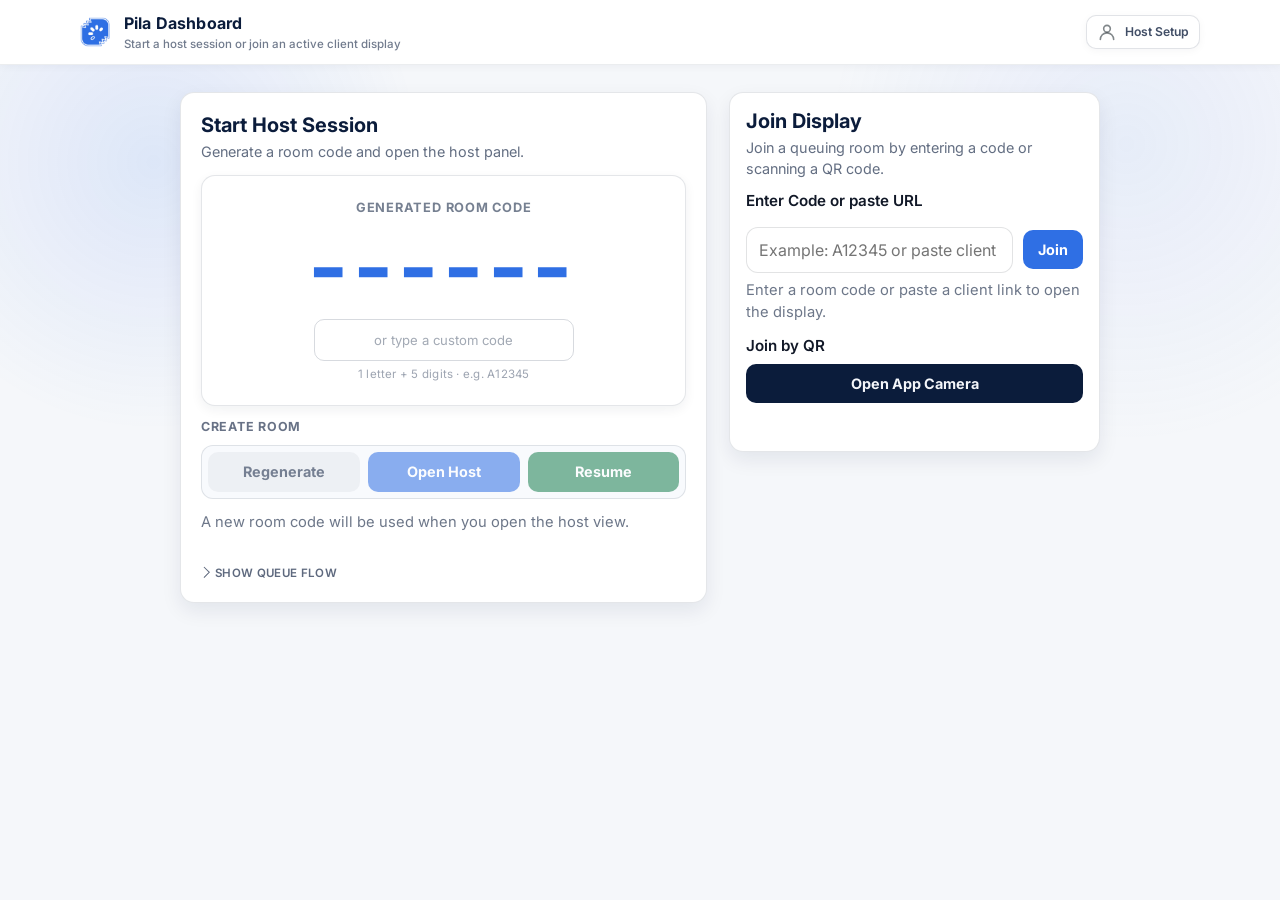
==== index.html @ bbfa069f "Refactor code structure for improved readability and maintainability" ====
<!doctype html>
<html lang="en">
  <head>
    <meta charset="UTF-8" />
    <meta name="viewport" content="width=device-width, initial-scale=1.0" />
    <link rel="icon" id="siteIcon" href="icons/p.webp" type="image/webp" />
    <title>Pila — Free Real-Time Queue Management System</title>
    <meta
      name="description"
      content="Pila is a free, real-time queue management system. Display live queue numbers on any screen, control the queue from your phone or PC, and let clients follow along instantly — no app required."
    />
    <meta name="robots" content="index, follow" />
    <link rel="canonical" href="https://iam-phasma.github.io/Pila/index.html" />

    <!-- Open Graph -->
    <meta property="og:type" content="website" />
    <meta
      property="og:url"
      content="https://iam-phasma.github.io/Pila/index.html"
    />
    <meta
      property="og:title"
      content="Pila — Free Real-Time Queue Management System"
    />
    <meta
      property="og:description"
      content="Display live queue numbers on any screen. Control from your phone or PC. No app required."
    />
    <meta property="og:site_name" content="Pila" />

    <!-- Twitter Card -->
    <meta name="twitter:card" content="summary" />
    <meta
      name="twitter:title"
      content="Pila — Free Real-Time Queue Management System"
    />
    <meta
      name="twitter:description"
      content="Display live queue numbers on any screen. Control from your phone or PC. No app required."
    />

    <!-- Structured Data -->
    <script type="application/ld+json">
      {
        "@context": "https://schema.org",
        "@type": "WebApplication",
        "name": "Pila",
        "url": "https://iam-phasma.github.io/Pila/index.html",
        "description": "A free, real-time queue management system. Display live queue numbers on any screen and control the queue from any device.",
        "applicationCategory": "BusinessApplication",
        "operatingSystem": "Any",
        "offers": {
          "@type": "Offer",
          "price": "0",
          "priceCurrency": "USD"
        }
      }
    </script>

    <link rel="stylesheet" href="css/index.css" />
    <!-- hCaptcha — replace data-sitekey with your real site key from hcaptcha.com -->
    <script src="https://js.hcaptcha.com/1/api.js" async defer></script>
  </head>
  <body>
    <header class="sticky-header">
      <div class="sticky-header-content">
        <div class="sticky-header-left">
          <img id="headerLogo" class="header-logo" src="icons/p.webp" alt="" aria-hidden="true">
          <div class="sticky-header-title-wrapper">
            <p class="sticky-header-title">Pila Dashboard</p>
            <p class="header-date">
              Start a host session or join an active client display
            </p>
          </div>
        </div>
        <div class="sticky-header-actions topbar-meta">
          <button
            class="account-chip header-user-btn"
            id="accountToggleButton"
            type="button"
            aria-expanded="false"
            aria-controls="authDrawer"
            aria-label="Host account"
          >
            <svg
              class="header-user-icon"
              viewBox="0 0 24 24"
              aria-hidden="true"
            >
              <path d="M20 21a8 8 0 0 0-16 0"></path>
              <circle cx="12" cy="8" r="4"></circle>
            </svg>
            <span class="header-user-name" id="accountButtonLabel"
              >Host Setup</span
            >
          </button>
          <section class="auth-drawer" id="authDrawer" hidden>
            <div class="auth-drawer-user-info">
              <svg
                class="auth-drawer-icon"
                viewBox="0 0 24 24"
                aria-hidden="true"
              >
                <rect x="3" y="5" width="18" height="14" rx="2"></rect>
                <path d="m4 7 8 6 8-6"></path>
              </svg>
              <div class="auth-drawer-user-copy">
                <span class="auth-drawer-user-label">Host Account</span>
                <div class="auth-summary" id="authSummary">Not signed in</div>
              </div>
            </div>
            <div class="auth-drawer-divider"></div>
            <div class="auth-drawer-content">
              <div class="auth-drawer-head">
                <div>
                  <h2>Host Account</h2>
                  <p>
                    Continue as a guest for a quick session, or sign in to
                    resume rooms across devices.
                  </p>
                </div>
              </div>

              <!-- Choice buttons (shown when not signed in) -->
              <div class="auth-choice-group" id="authChoiceGroup">
                <button
                  class="auth-choice-btn auth-choice-guest"
                  id="guestSignInButton"
                  type="button"
                >
                  <svg viewBox="0 0 24 24" aria-hidden="true">
                    <circle cx="12" cy="8" r="4" />
                    <path d="M20 21a8 8 0 0 0-16 0" />
                  </svg>
                  Continue as Guest
                </button>
                <button
                  class="auth-choice-btn auth-choice-account"
                  id="showAccountFormButton"
                  type="button"
                >
                  <svg viewBox="0 0 24 24" aria-hidden="true">
                    <rect x="3" y="5" width="18" height="14" rx="2" />
                    <path d="m4 7 8 6 8-6" />
                  </svg>
                  Sign in with Account
                </button>
                <div id="adminPanelSection" hidden>
                  <a
                    class="admin-drawer-link"
                    id="adminPanelLink"
                    href="admin.html"
                  >
                    <svg viewBox="0 0 24 24" aria-hidden="true">
                      <rect x="3" y="3" width="7" height="7" rx="1" />
                      <rect x="14" y="3" width="7" height="7" rx="1" />
                      <rect x="3" y="14" width="7" height="7" rx="1" />
                      <rect x="14" y="14" width="7" height="7" rx="1" />
                    </svg>
                    Admin Panel
                  </a>
                </div>
                <button class="danger" id="logoutButton" type="button" hidden>
                  Sign Out
                </button>
              </div>

              <!-- Email/password form (shown after choosing Account) -->
              <div id="accountSignInForm" hidden>
                <button
                  class="auth-back-btn"
                  id="backToChoiceButton"
                  type="button"
                >
                  <svg viewBox="0 0 24 24" aria-hidden="true">
                    <path d="m15 18-6-6 6-6" />
                  </svg>
                  Collapse Form
                </button>
                <div class="auth-form-fields">
                  <label for="hostEmailInput">Email</label>
                  <input
                    id="hostEmailInput"
                    type="email"
                    placeholder="Host email"
                    autocomplete="username"
                  />
                  <label for="hostPasswordInput" class="field-gap"
                    >Password</label
                  >
                  <div class="input-wrap input-wrap--password">
                    <span class="icon" aria-hidden="true">
                      <svg viewBox="0 0 24 24" role="img" focusable="false">
                        <rect x="5" y="10" width="14" height="10" rx="2"></rect>
                        <path d="M8 10V7a4 4 0 0 1 8 0v3"></path>
                      </svg>
                    </span>
                    <input
                      id="hostPasswordInput"
                      type="password"
                      placeholder="Host password"
                      autocomplete="current-password"
                    />
                    <button
                      id="togglePasswordButton"
                      class="password-visibility-btn"
                      type="button"
                      aria-label="Show password"
                      aria-pressed="false"
                    >
                      <svg
                        viewBox="0 0 24 24"
                        role="img"
                        aria-hidden="true"
                        focusable="false"
                      >
                        <path
                          d="M2 12s3.5-6 10-6 10 6 10 6-3.5 6-10 6-10-6-10-6Z"
                        ></path>
                        <circle cx="12" cy="12" r="3"></circle>
                      </svg>
                    </button>
                  </div>
                  <div class="actions auth-actions">
                    <button class="primary" id="loginButton">Sign In</button>
                  </div>
                </div>
              </div>

              <!-- Signed-in state actions (kept for JS compat) -->
              <div id="signedInActions" hidden></div>

              <div class="status" id="authStatus">Checking...</div>
            </div>
          </section>
        </div>
      </div>
    </header>

    <main class="page">
      <section class="notice" id="configNotice">
        Supabase is not configured. Update the shared settings in js/config.js
        before using room validation and realtime features.
      </section>

      <section class="layout">
        <article class="panel panel-main">
          <div class="panel-heading">
            <div>
              <h2>Start Host Session</h2>
              <p class="section-copy">
                Generate a room code and open the host panel.
              </p>
            </div>
          </div>

          <div class="hero-card code-card">
            <span class="hero-label" id="codeCardLabel">Generated room code</span>
            <strong id="generatedRoomCode">------</strong>
            <div class="custom-code-row">
              <input
                id="customRoomInput"
                type="text"
                class="custom-code-input"
                placeholder="or type a custom code"
                maxlength="6"
                autocomplete="off"
                spellcheck="false"
              />
              <span class="code-format-hint">1 letter + 5 digits &middot; e.g. A12345</span>
            </div>
          </div>

          <div class="tool-strip">
            <div class="tool-card">
              <div class="tool-card-head">
                <p class="tool-card-title">Create Room</p>
              </div>
              <div class="tool-group tool-group-host">
                <button class="secondary" id="regenerateCodeButton" disabled>
                  Regenerate
                </button>
                <button class="primary" id="openHostButton" disabled>
                  Open Host
                </button>
                <button class="success" id="continueHostButton" disabled>
                  Resume
                </button>
              </div>
            </div>
          </div>

          <div class="status" id="hostStatus">
            A new room code will be used when you open the host view.
          </div>

          <details class="guide-disclosure">
            <summary class="guide-toggle">Show queue flow</summary>
            <div class="guide-card">
              <p class="guide-title">Queue Flow</p>
              <div class="steps">
                <div class="step">
                  <strong>1. Launch host</strong>
                  A unique room code is created for the queue session.
                </div>
                <div class="step">
                  <strong>2. Share access</strong>
                  The host page provides the room code, link, and QR code.
                </div>
                <div class="step">
                  <strong>3. Join display</strong>
                  Open the client screen from another tab, device, or QR scan.
                </div>
              </div>
            </div>
          </details>
        </article>

        <article class="panel panel-side">
          <div class="panel-heading">
            <div>
              <h2>Join Display</h2>
              <p class="section-copy">
                Join a queuing room by entering a code or scanning a QR code.
              </p>
            </div>
          </div>

          <div class="tool-card">
            <label for="joinInput">Enter Code or paste URL</label>
            <div class="join-input-row">
              <input
                id="joinInput"
                type="text"
                placeholder="Example: A12345 or paste client link"
              />
              <button class="primary" id="joinFromInputButton">Join</button>
            </div>
            <div class="status" id="joinStatus">
              Enter a room code or paste a client link to open the display.
            </div>
          </div>

          <div class="tool-card scanner-card">
            <p class="field-label">Join by QR</p>
            <label class="primary" for="cameraInput">Open App Camera</label>
            <input
              id="cameraInput"
              type="file"
              accept="image/*"
              capture="environment"
              style="display: none"
            />
            <div class="status" id="scannerStatus"></div>
          </div>
        </article>
      </section>
    </main>

    <!-- Sign-out confirmation modal -->
    <div class="modal-backdrop" id="signOutModal" hidden>
      <div
        class="modal"
        role="dialog"
        aria-modal="true"
        aria-labelledby="signOutModalTitle"
        aria-describedby="signOutModalText"
      >
        <p class="modal-eyebrow">Confirm Action</p>
        <h2 id="signOutModalTitle">Sign out?</h2>
        <p class="modal-text" id="signOutModalText">
          This will terminate all your active rooms and sign you out.
        </p>
        <div class="modal-actions">
          <button class="secondary" id="cancelSignOutButton" type="button">
            Cancel
          </button>
          <button class="danger" id="confirmSignOutButton" type="button">
            Sign Out
          </button>
        </div>
      </div>
    </div>

    <!-- hCaptcha verification modal -->
    <div
      class="captcha-overlay"
      id="captchaModal"
      hidden
      role="dialog"
      aria-modal="true"
      aria-labelledby="captchaModalTitle"
    >
      <div class="captcha-panel">
        <div class="captcha-header">
          <div class="captcha-header-text">
            <svg
              class="captcha-shield-icon"
              viewBox="0 0 24 24"
              aria-hidden="true"
            >
              <path
                d="M12 3 4 7v5c0 5.25 3.5 10.15 8 11.35C16.5 22.15 20 17.25 20 12V7l-8-4z"
              />
            </svg>
            <h3 id="captchaModalTitle">Verify to Open Room</h3>
          </div>
          <button
            class="captcha-close"
            id="captchaCloseButton"
            type="button"
            aria-label="Cancel verification"
          >
            <svg viewBox="0 0 24 24" aria-hidden="true">
              <path d="M18 6 6 18M6 6l12 12" />
            </svg>
          </button>
        </div>
        <p class="captcha-desc">Quick check before your room goes live.</p>
        <div class="captcha-widget-wrap">
          <div id="hcaptchaWidget"></div>
        </div>
      </div>
    </div>


    <script type="module" src="js/index.js"></script>
    <script>
      (function () {
        var icons = ['icons/arrow.webp', 'icons/hash.webp', 'icons/loader.webp', 'icons/node.webp', 'icons/p.webp', 'icons/zero.webp'];
        var picked = icons[Math.floor(Math.random() * icons.length)];
        var img = document.getElementById('headerLogo');
        if (img) img.src = picked;
        var image = new Image();
        image.onload = function () {
          var s = Math.min(image.naturalWidth, image.naturalHeight);
          var sx = (image.naturalWidth - s) / 2;
          var sy = (image.naturalHeight - s) / 2;
          var canvas = document.createElement('canvas');
          canvas.width = canvas.height = 64;
          canvas.getContext('2d').drawImage(image, sx, sy, s, s, 0, 0, 64, 64);
          var link = document.getElementById('siteIcon');
          if (link) { link.href = canvas.toDataURL(); link.type = 'image/png'; }
        };
        image.src = picked;
      })();
    </script>
  </body>
</html>
---- css/index.css ----
@import url("https://fonts.bunny.net/css?family=inter:400,500,600,700&display=swap");

:root {
  color-scheme: light;
  --header-offset: 92px;

  /* Base Palette */
  --ink: #0b1c3b;
  --mist: #f4f6fa;
  --sun: #e6ecf5;
  --sea: #2f6fe4;
  --clay: #7ea2e8;
  --glass: #ffffff;
  --surface: #ffffff;
  --surface-soft: #f8fafd;
  --line: rgba(11, 28, 59, 0.11);
  --line-strong: rgba(11, 28, 59, 0.16);
  --red: rgb(161, 37, 27);

  /* Shadows */
  --shadow: 0 8px 20px rgba(11, 28, 59, 0.08);
  --shadow-soft: 0 4px 12px rgba(11, 28, 59, 0.06);

  /* Hover States */
  --hover-ink: #164ab3;
  --hover-sea: #285fca;
  --hover-sea-subtle: rgba(47, 111, 228, 0.1);
  --hover-sea-soft: rgba(47, 111, 228, 0.18);
  --hover-neutral-soft: rgba(15, 26, 31, 0.18);
  --hover-accent-soft: rgba(47, 111, 228, 0.12);
  --hover-danger-soft: rgba(161, 37, 27, 0.24);
  --hover-danger-solid: #8a1f17;
  --hover-success-solid: #3d7a3d;
  --hover-warning-soft: rgba(216, 180, 0, 0.38);
  --hover-success-soft: rgba(76, 153, 76, 0.24);
  --hover-warning-muted-soft: rgba(153, 102, 51, 0.24);

  /* Border Radius */
  --radius-sm: 8px;
  --radius-md: 10px;
  --radius-lg: 12px;
  --radius-xl: 14px;
}

/* ============================================
   ANIMATIONS & KEYFRAMES
   ============================================ */

@keyframes fadeUp {
  from {
    opacity: 0;
    transform: translateY(12px);
  }
  to {
    opacity: 1;
    transform: translateY(0);
  }
}

@keyframes slideDown {
  from {
    opacity: 0;
    visibility: hidden;
    transform: translateY(-10px);
  }
  to {
    opacity: 1;
    visibility: visible;
    transform: translateY(0);
  }
}

@keyframes toastPopIn {
  from {
    opacity: 0;
    transform: translateY(8px);
  }
  to {
    opacity: 1;
    transform: translateY(0);
  }
}

@keyframes statusShake {
  0% {
    transform: translateX(0);
  }
  20% {
    transform: translateX(-6px);
  }
  40% {
    transform: translateX(6px);
  }
  60% {
    transform: translateX(-4px);
  }
  80% {
    transform: translateX(4px);
  }
  100% {
    transform: translateX(0);
  }
}

@keyframes newDataPulse {
  0% {
    box-shadow: 0 0 0 0 rgba(37, 99, 235, 0.5);
  }
  70% {
    box-shadow: 0 0 0 8px rgba(37, 99, 235, 0);
  }
  100% {
    box-shadow: 0 0 0 0 rgba(37, 99, 235, 0);
  }
}

/* ============================================
   TYPOGRAPHY SYSTEM
   ============================================ */

/* Headings */
h1,
.h1,
.page-title {
  font-size: 2rem;
  font-weight: 700;
  line-height: 1.2;
  margin: 0;
}

h2,
.h2 {
  font-size: 1.5rem;
  font-weight: 700;
  line-height: 1.25;
  margin: 0;
}

h3,
.h3 {
  font-size: 1.25rem;
  font-weight: 700;
  line-height: 1.3;
  margin: 0;
}

.panel h2 {
  font-size: 1.2rem;
  font-weight: 700;
  line-height: 1.28;
  margin: 0;
}

.modal-content h3 {
  font-size: 1.4rem;
  font-weight: 700;
  line-height: 1.3;
  margin: 0;
}

.filter-panel h3 {
  font-size: 1.1rem;
  font-weight: 700;
  line-height: 1.35;
  margin: 0 0 12px;
}

/* Subtitles & Descriptions */
.page-description,
.subtitle {
  font-size: 1rem;
  font-weight: 400;
  line-height: 1.6;
  margin: 8px 0 0;
  color: rgba(11, 28, 59, 0.8);
}

.section-copy,
.section-description {
  font-size: 0.95rem;
  font-weight: 400;
  line-height: 1.5;
  color: rgba(11, 28, 59, 0.7);
}

/* Body Text */
body,
p {
  font-size: 1rem;
  font-weight: 400;
  line-height: 1.5;
}

/* Labels & Form Text */
label {
  font-size: 0.95rem;
  font-weight: 600;
  display: block;
  margin-bottom: 8px;
  color: #111827;
}

.label-required {
  color: #a1251b;
  margin-left: 4px;
}

.disclaimer,
.helper-text {
  font-size: 0.82rem;
  font-weight: 400;
  margin-top: 6px;
  color: rgba(15, 26, 31, 0.6);
  line-height: 1.5;
}

/* Status & Feedback */
.status {
  font-size: 0.92rem;
  font-weight: 400;
  line-height: 1.5;
  word-wrap: break-word;
}

.status--neutral {
  color: rgba(15, 26, 31, 0.75);
}

.status--success {
  color: #12734a;
}

.status--error {
  color: #a1251b !important;
}

.status--warning {
  color: #92620a;
}

.status--shake {
  animation: statusShake 300ms ease-in-out;
}

/* Inline Text */
.detail-label {
  font-size: 0.95rem;
  font-weight: 700;
  text-transform: uppercase;
  letter-spacing: 0.02em;
  color: rgba(15, 26, 31, 0.7);
}

.detail-value {
  font-size: 1rem;
  font-weight: 400;
  color: var(--ink);
}

/* Table Text */
.data-table th {
  font-size: 0.8rem;
  font-weight: 700;
  text-transform: uppercase;
  letter-spacing: 0.02em;
  color: rgba(15, 26, 31, 0.7);
}

.data-table td {
  font-size: 0.9rem;
  font-weight: 400;
  color: var(--ink);
}

/* Small & Tiny Text */
.text-sm {
  font-size: 0.88rem;
  font-weight: 400;
}

.text-xs {
  font-size: 0.82rem;
  font-weight: 400;
}

.text-kicker {
  font-size: 0.66rem;
  font-weight: 700;
  letter-spacing: 0.08em;
  text-transform: uppercase;
  color: rgba(11, 28, 59, 0.55);
}

/* Message Text */
.welcome-message {
  font-size: 0.95rem;
  font-weight: 400;
  line-height: 1.6;
}

.login-utility-note {
  font-size: 0.82rem;
  font-weight: 400;
}

.forgot-password-link {
  font-size: 0.94rem;
  font-weight: 600;
  color: var(--sea);
  text-decoration: none;
  cursor: pointer;
}

.forgot-password-link:hover {
  color: var(--hover-sea);
  text-decoration: underline;
}

* {
  box-sizing: border-box;
}

html {
  min-height: 100%;
}

body {
  margin: 0;
  min-height: 100vh;
  color: var(--ink);
  font-family:
    "Inter",
    system-ui,
    -apple-system,
    BlinkMacSystemFont,
    "Segoe UI",
    sans-serif;
  background: var(--mist);
  display: flex;
  flex-direction: column;
  position: relative;
  isolation: isolate;
}

body::before {
  content: "";
  position: fixed;
  inset: 0;
  background:
    radial-gradient(
      circle at 12% 18%,
      rgba(47, 111, 228, 0.12),
      transparent 20%
    ),
    radial-gradient(
      circle at 88% 16%,
      rgba(126, 162, 232, 0.12),
      transparent 22%
    ),
    linear-gradient(
      180deg,
      rgba(255, 255, 255, 0.12),
      rgba(255, 255, 255, 0.12)
    );
  z-index: -1;
  pointer-events: none;
}

.sticky-header {
  position: fixed;
  top: 0;
  left: 0;
  right: 0;
  width: 100%;
  min-height: 64px;
  background: #ffffff;
  border-bottom: 1px solid rgba(11, 28, 59, 0.08);
  z-index: 999;
  box-shadow: 0 2px 8px rgba(11, 28, 59, 0.04);
}

.sticky-header-content,
.page {
  width: min(1120px, calc(100vw - 32px));
  margin: 0 auto;
}

.sticky-header-content {
  min-height: 64px;
  padding: 8px 0;
  display: flex;
  align-items: center;
  justify-content: space-between;
  gap: 20px;
}

.sticky-header-left {
  display: flex;
  align-items: center;
  gap: 14px;
  min-width: 0;
}

.header-logo {
  width: 30px;
  height: 30px;
  border-radius: 7px;
  object-fit: cover;
  flex-shrink: 0;
}

.sticky-header-title-wrapper {
  display: grid;
  gap: 1px;
  min-width: 0;
}

.sticky-header-title {
  margin: 0;
  font-size: 1rem;
  font-weight: 700;
  color: var(--ink);
  letter-spacing: 0.01em;
  white-space: nowrap;
}

.header-date {
  margin: 0;
  font-size: 0.72rem;
  font-weight: 500;
  color: rgba(11, 28, 59, 0.58);
  white-space: nowrap;
  text-align: left;
}

.topbar-meta {
  display: flex;
  flex-wrap: nowrap;
  align-items: center;
  justify-content: flex-end;
  gap: 10px;
  position: relative;
  flex-shrink: 0;
}

.sticky-header-actions {
  position: relative;
}

.status-chip,
.room-chip,
.account-chip {
  display: inline-flex;
  align-items: center;
  min-height: 36px;
  padding: 4px 10px;
  border-radius: 999px;
  border: 1px solid var(--line);
  background: rgba(255, 255, 255, 0.92);
  box-shadow: var(--shadow-soft);
  color: var(--ink);
  font-size: 0.84rem;
  font-weight: 600;
  white-space: nowrap;
}

.account-chip {
  max-width: min(52vw, 360px);
  overflow: hidden;
  text-overflow: ellipsis;
  box-shadow: 0 2px 8px rgba(11, 28, 59, 0.04);
}

.page {
  flex: 1 0 auto;
  padding: var(--header-offset) 0 40px;
}

.notice {
  display: none;
  margin-bottom: 20px;
  padding: 16px 20px;
  border-radius: var(--radius-lg);
  border: 1px solid var(--line);
  border-left: 4px solid var(--sea);
  background: rgba(255, 255, 255, 0.94);
  box-shadow: var(--shadow-soft);
  color: rgba(11, 28, 59, 0.86);
}

.notice.show {
  display: block;
}

.layout {
  display: grid;
  grid-template-columns: minmax(0, 1.28fr) minmax(320px, 0.9fr);
  gap: 22px;
  align-items: start;
  max-width: 920px;
  margin: 0 auto;
}

.panel {
  background: var(--glass);
  border-radius: var(--radius-xl);
  border: 1px solid var(--line);
  box-shadow: var(--shadow);
  position: relative;
  overflow: hidden;
  animation: fadeUp 500ms ease-out both;
}

.panel-main {
  padding: 20px;
  display: grid;
  gap: 12px;
  align-content: start;
}

.panel-side {
  padding: 16px;
  display: grid;
  gap: 10px;
  align-content: start;
}

.panel-heading {
  display: flex;
  align-items: flex-start;
  justify-content: space-between;
  gap: 8px;
}

.panel h2 {
  margin: 0;
  font-size: 1.25rem;
  line-height: 1.25;
}

.section-copy,
.help {
  margin: 4px 0 0;
  color: rgba(11, 28, 59, 0.64);
  line-height: 1.45;
  font-size: 0.9rem;
}

.hero-card {
  border: 1px solid var(--line);
  border-radius: var(--radius-xl);
  background: #ffffff;
  box-shadow: var(--shadow-soft);
}

.code-card {
  padding: 22px 24px;
  display: grid;
  gap: 8px;
  justify-items: center;
}

.hero-label {
  font-size: 0.8rem;
  font-weight: 700;
  letter-spacing: 0.06em;
  text-transform: uppercase;
  color: rgba(11, 28, 59, 0.56);
}

.code-card strong {
  font-size: clamp(3.2rem, 8vw, 5.4rem);
  line-height: 0.95;
  letter-spacing: 0.08em;
  color: var(--sea);
}

.custom-code-row {
  display: flex;
  flex-direction: column;
  align-items: center;
  gap: 5px;
  width: 100%;
  margin-top: 4px;
}

.custom-code-input {
  text-align: center;
  letter-spacing: 0.12em;
  text-transform: uppercase;
  font-size: 0.95rem;
  font-weight: 600;
  font-family: inherit;
  border: 1.5px solid var(--line-strong);
  border-radius: var(--radius-md);
  padding: 8px 14px;
  background: transparent;
  color: var(--ink);
  width: 100%;
  max-width: 260px;
  outline: none;
  transition: border-color 0.15s;
}

.custom-code-input::placeholder {
  text-transform: none;
  letter-spacing: 0;
  font-weight: 400;
  color: rgba(11, 28, 59, 0.38);
  font-size: 0.82rem;
}

.custom-code-input:focus {
  border-color: var(--sea);
}

.custom-code-input.valid {
  border-color: #16a34a;
}

.custom-code-input.invalid {
  border-color: #ef4444;
}

.code-format-hint {
  font-size: 0.72rem;
  color: rgba(11, 28, 59, 0.4);
  letter-spacing: 0.02em;
}

.guide-card {
  display: grid;
  gap: 12px;
}

.guide-disclosure {
  display: grid;
  gap: 10px;
  margin-top: 20px;
}

.guide-disclosure[open] {
  padding-top: 2px;
}

.guide-toggle {
  display: inline-flex;
  align-items: center;
  gap: 6px;
  width: fit-content;
  list-style: none;
  cursor: pointer;
  color: rgba(11, 28, 59, 0.66);
  font-size: 0.72rem;
  font-weight: 600;
  letter-spacing: 0.03em;
  text-transform: uppercase;
  user-select: none;
}

.guide-toggle::-webkit-details-marker {
  display: none;
}

.guide-toggle::before {
  content: "";
  width: 7px;
  height: 7px;
  border-right: 1.8px solid currentColor;
  border-bottom: 1.8px solid currentColor;
  transform: rotate(-45deg) translateY(-1px);
  transform-origin: center;
  transition: transform 150ms ease;
}

.guide-disclosure[open] .guide-toggle::before {
  transform: rotate(45deg) translateY(-1px);
}

.guide-title,
.tool-card-title {
  margin: 0;
  font-size: 0.78rem;
  font-weight: 700;
  letter-spacing: 0.06em;
  text-transform: uppercase;
  color: rgba(11, 28, 59, 0.62);
}

.steps {
  display: grid;
  gap: 12px;
}

.step {
  padding: 14px;
  border: 1px solid var(--line);
  border-radius: 12px;
  background: var(--surface-soft);
  color: var(--ink);
}

.step strong {
  display: block;
  margin-bottom: 4px;
}

.tool-strip {
  display: grid;
  grid-template-columns: 1fr;
  gap: 8px;
}

.tool-card {
  display: grid;
  gap: 8px;
}

.panel-side .tool-card {
  gap: 6px;
}

.join-input-row {
  display: grid;
  grid-template-columns: minmax(0, 1fr) auto;
  gap: 10px;
  align-items: center;
}

.join-input-row input {
  min-width: 0;
}

.join-input-row button {
  white-space: nowrap;
}

.tool-card-head {
  display: grid;
  gap: 2px;
}

.tool-card-copy {
  margin: 0;
  font-size: 0.82rem;
  line-height: 1.45;
  color: rgba(11, 28, 59, 0.56);
}

.tool-group {
  display: grid;
  gap: 8px;
  padding: 6px;
  border-radius: var(--radius-lg);
  border: 1px solid var(--line);
  background: var(--surface-soft);
}

.tool-group-host {
  grid-template-columns: repeat(3, minmax(0, 1fr));
}

.scanner-card {
  padding-top: 2px;
}

label {
  display: block;
  margin-bottom: 8px;
  font-size: 0.95rem;
  font-weight: 600;
  color: #111827;
}

.field-label {
  margin: 0;
  font-size: 0.95rem;
  font-weight: 600;
  color: #111827;
}

.field-gap {
  margin-top: 16px;
}

input {
  width: 100%;
  min-height: 42px;
  padding: 10px 12px;
  border: 1px solid rgba(17, 24, 39, 0.12);
  border-radius: 12px;
  background: #ffffff;
  color: var(--ink);
  font: inherit;
  outline: none;
}

input:focus {
  border-color: rgba(59, 130, 246, 0.7);
  box-shadow: 0 0 0 3px rgba(59, 130, 246, 0.14);
}

.input-wrap {
  position: relative;
}

.input-wrap input {
  padding-left: 48px;
}

.input-wrap--password input {
  padding-right: 56px;
}

.icon {
  position: absolute;
  left: 14px;
  top: 50%;
  transform: translateY(-50%);
  width: 18px;
  height: 18px;
  color: rgba(15, 26, 31, 0.5);
  pointer-events: none;
}

.icon svg,
.password-visibility-btn svg,
.header-user-icon {
  width: 100%;
  height: 100%;
  display: block;
  fill: none;
  stroke: currentColor;
  stroke-width: 1.9;
  stroke-linecap: round;
  stroke-linejoin: round;
}

.password-visibility-btn {
  position: absolute;
  top: 50%;
  right: 0;
  transform: translateY(-50%);
  display: grid;
  place-items: center;
  min-height: 0;
  width: 52px;
  height: calc(100% - 4px);
  padding: 0;
  border: 0;
  border-left: 1px solid var(--line);
  border-radius: 0 12px 12px 0;
  background: transparent;
  color: rgba(15, 26, 31, 0.5);
}

.password-visibility-btn svg {
  width: 22px;
  height: 22px;
}

.password-visibility-btn:hover {
  color: var(--ink);
}

.actions,
.inline-actions {
  display: flex;
  flex-wrap: wrap;
  gap: 12px;
}

.auth-actions,
.actions {
  margin-top: 4px;
}

.auth-actions {
  display: flex;
  gap: 8px;
}

.auth-actions button {
  flex: 1;
}

button,
a.button,
label.primary {
  display: inline-flex;
  align-items: center;
  justify-content: center;
  min-height: 38px;
  padding: 8px 14px;
  border-radius: var(--radius-md);
  border: 1px solid transparent;
  background: var(--ink);
  color: var(--mist);
  font: inherit;
  font-size: 0.9rem;
  font-weight: 700;
  text-decoration: none;
  cursor: pointer;
  transition:
    background 150ms ease,
    color 150ms ease,
    border-color 150ms ease;
}

button[hidden] {
  display: none;
}

.primary {
  background: var(--sea);
  color: #ffffff;
}

.primary:hover {
  background: var(--hover-ink);
}

.secondary {
  background: rgba(11, 28, 59, 0.08);
  color: var(--ink);
  border-color: transparent;
}

.secondary:hover {
  background: var(--hover-neutral-soft);
}

.danger {
  background: var(--red);
  color: #fff;
  border-color: transparent;
}

.danger:hover {
  background: #801d16;
}

.danger:disabled {
  opacity: 0.45;
  cursor: not-allowed;
}

.success {
  background: #1a7f4f;
  color: #ffffff;
  border-color: transparent;
}

.success:hover {
  background: #145f3c;
}

button:hover,
a.button:hover,
label.primary:hover {
  transform: none;
  box-shadow: none;
}

.input-wrap--password .password-visibility-btn {
  display: grid;
  place-items: center;
  min-height: 0;
  width: 52px;
  height: calc(100% - 4px);
  padding: 0;
  border: 0;
  border-left: 1px solid var(--line);
  border-radius: 0 12px 12px 0;
  background: transparent;
  color: rgba(15, 26, 31, 0.5);
  font-size: 0;
  box-shadow: none;
  transition:
    color 150ms ease,
    background 150ms ease;
}

.input-wrap--password .password-visibility-btn:hover {
  transform: translateY(-50%);
  background: rgba(47, 111, 228, 0.06);
  color: var(--ink);
}

.input-wrap--password .password-visibility-btn:focus-visible {
  outline: none;
  transform: translateY(-50%);
  background: rgba(47, 111, 228, 0.08);
  color: var(--ink);
}

button:disabled {
  opacity: 0.55;
  cursor: not-allowed;
}

.status {
  color: rgba(11, 28, 59, 0.6);
  min-height: 1.1em;
}

.panel-side .status {
  min-height: 1.2em;
}

.auth-drawer {
  position: fixed;
  top: 70px;
  right: 16px;
  width: min(344px, calc(100vw - 32px));
  padding: 12px;
  border: 1px solid rgba(11, 28, 59, 0.08);
  border-radius: 20px;
  background: #ffffff;
  box-shadow: 0 18px 40px rgba(11, 28, 59, 0.12);
  z-index: 1000;
  display: grid;
  gap: 12px;
  animation: slideDown 180ms ease-out both;
}

.auth-drawer[hidden] {
  display: none;
}

.auth-drawer-user-info {
  display: flex;
  align-items: center;
  gap: 12px;
  padding: 6px 6px 2px;
  color: var(--ink);
}

.auth-drawer-user-copy {
  display: grid;
  gap: 2px;
  min-width: 0;
}

.auth-drawer-user-label {
  color: rgba(15, 26, 31, 0.7);
  font-size: 0.82rem;
  font-weight: 600;
  letter-spacing: 0.01em;
}

.auth-drawer-divider {
  height: 1px;
  background: rgba(11, 28, 59, 0.08);
  margin: 0;
}

.auth-drawer-content {
  display: grid;
  gap: 10px;
  padding: 2px 6px 4px;
}

.auth-drawer-head {
  display: block;
}

.auth-drawer h2 {
  margin: 0;
  font-size: 0.96rem;
  color: var(--ink);
}

.auth-drawer p {
  margin: 4px 0 0;
  color: rgba(11, 28, 59, 0.6);
  line-height: 1.5;
  font-size: 0.82rem;
}

.auth-choice-group {
  display: grid;
  gap: 8px;
}

.auth-choice-btn {
  display: flex;
  align-items: center;
  gap: 9px;
  width: 100%;
  padding: 10px 14px;
  border-radius: var(--radius-md);
  border: 1px solid var(--line-strong);
  background: var(--surface-soft);
  color: var(--ink);
  font-size: 0.88rem;
  font-weight: 600;
  cursor: pointer;
  text-align: left;
  transition:
    background 120ms ease,
    border-color 120ms ease;
}

.auth-choice-btn svg {
  width: 18px;
  height: 18px;
  fill: none;
  stroke: currentColor;
  stroke-width: 1.8;
  stroke-linecap: round;
  stroke-linejoin: round;
  flex-shrink: 0;
}

.auth-choice-guest:hover {
  background: var(--hover-sea-subtle);
  border-color: var(--clay);
}

.auth-choice-account {
  background: var(--sea);
  border-color: var(--sea);
  color: #fff;
}

.auth-choice-account:hover {
  background: var(--hover-sea);
  border-color: var(--hover-sea);
}

.auth-back-btn {
  display: inline-flex;
  align-items: center;
  gap: 4px;
  padding: 4px 6px 6px;
  margin-bottom: 4px;
  border: none;
  background: transparent;
  color: rgba(11, 28, 59, 0.55);
  font-size: 0.82rem;
  font-weight: 600;
  cursor: pointer;
  border-radius: var(--radius-sm);
  transition:
    background 120ms ease,
    color 120ms ease;
}

.auth-back-btn:hover {
  background: var(--hover-neutral-soft);
  color: var(--ink);
}

.auth-back-btn svg {
  width: 14px;
  height: 14px;
  fill: none;
  stroke: currentColor;
  stroke-width: 2.2;
  stroke-linecap: round;
  stroke-linejoin: round;
}

.auth-form-fields {
  display: grid;
  gap: 10px;
}

.auth-summary {
  display: block;
  overflow: hidden;
  text-overflow: ellipsis;
  white-space: nowrap;
  color: var(--ink);
  font-weight: 700;
  font-size: 0.95rem;
}

.auth-drawer-icon {
  width: 20px;
  height: 20px;
  fill: none;
  stroke: rgba(15, 26, 31, 0.52);
  stroke-width: 1.9;
  stroke-linecap: round;
  stroke-linejoin: round;
  flex: 0 0 auto;
}

#adminPanelSection {
  width: 100%;
}

.admin-drawer-link {
  display: flex;
  align-items: center;
  gap: 10px;
  padding: 9px 12px;
  margin: 0;
  width: 100%;
  border-radius: var(--radius-md);
  background: rgba(47, 111, 228, 0.07);
  border: 1px solid rgba(47, 111, 228, 0.16);
  color: var(--sea);
  font-size: 0.88rem;
  font-weight: 700;
  text-decoration: none;
  transition: background 140ms ease;
}
.admin-drawer-link svg {
  width: 16px;
  height: 16px;
  fill: none;
  stroke: currentColor;
  stroke-width: 1.9;
  stroke-linecap: round;
  stroke-linejoin: round;
  flex-shrink: 0;
}
.admin-drawer-link:hover {
  background: rgba(47, 111, 228, 0.14);
}
.admin-drawer-link[hidden] {
  display: none;
}

.header-user-btn {
  min-height: 34px;
  border-radius: 10px;
  border: 1px solid rgba(11, 28, 59, 0.12);
  background: #ffffff;
  color: rgba(11, 28, 59, 0.78);
  padding: 0 10px;
  font-size: 0.76rem;
  font-weight: 600;
  gap: 8px;
  white-space: nowrap;
  flex-shrink: 0;
  box-shadow: 0 2px 8px rgba(11, 28, 59, 0.04);
}

.header-user-btn:hover {
  background: rgba(47, 111, 228, 0.08);
  border-color: rgba(47, 111, 228, 0.22);
}

.header-user-icon {
  width: 20px;
  height: 20px;
  color: rgba(15, 26, 31, 0.52);
  flex: 0 0 auto;
}

.header-user-name {
  display: block;
  max-width: 100%;
  overflow: hidden;
  text-overflow: ellipsis;
  white-space: nowrap;
}

.camera-box {
  min-height: 250px;
  border: 1px solid var(--line);
  border-radius: 16px;
  background: var(--surface-soft);
  overflow: hidden;
  position: relative;
}

video {
  width: 100%;
  height: 250px;
  object-fit: cover;
  display: none;
}

video.show {
  display: block;
}

.scanner-overlay {
  position: absolute;
  inset: 18px;
  border: 2px dashed rgba(47, 111, 228, 0.4);
  border-radius: 16px;
  display: none;
}

.scanner-overlay.show {
  display: block;
}

.placeholder {
  height: 250px;
  display: grid;
  place-items: center;
  text-align: center;
  padding: 20px;
  color: rgba(11, 28, 59, 0.6);
}

@media (max-width: 980px) {
  :root {
    --header-offset: 124px;
  }

  .sticky-header-content {
    min-height: 64px;
    padding: 8px 0;
    flex-direction: row;
    align-items: center;
  }

  .topbar-meta {
    justify-content: flex-end;
  }

  .layout {
    grid-template-columns: 1fr;
    max-width: none;
  }
}

@media (max-width: 760px) {
  :root {
    --header-offset: 136px;
  }

  .sticky-header-content,
  .page {
    width: min(100vw - 20px, 1120px);
  }

  .sticky-header-left {
    min-width: 0;
    flex: 1 1 auto;
  }

  .sticky-header-title {
    overflow: hidden;
    text-overflow: ellipsis;
  }

  .panel-main,
  .panel-side {
    padding: 16px;
  }

  .tool-group-host,
  .actions,
  .inline-actions {
    grid-template-columns: 1fr;
    flex-direction: column;
    align-items: stretch;
  }

  .actions > *,
  .inline-actions > * {
    width: 100%;
  }

  .join-input-row {
    grid-template-columns: minmax(0, 1fr) auto;
  }

  .auth-drawer {
    right: 10px;
    left: auto;
    width: min(344px, calc(100vw - 20px));
  }
}

@media (max-width: 480px) {
  :root {
    --header-offset: 92px;
  }

  .header-date {
    display: none;
  }

  .sticky-header-title {
    font-size: 0.94rem;
  }

  .header-user-btn {
    max-width: min(58vw, 220px);
  }

  .code-card strong {
    font-size: clamp(2.6rem, 15vw, 4rem);
  }
}

/* ============================================
   SIGN-OUT CONFIRMATION MODAL
   ============================================ */

.modal-backdrop {
  position: fixed;
  inset: 0;
  display: flex;
  align-items: center;
  justify-content: center;
  padding: 20px;
  background: rgba(11, 28, 59, 0.5);
  backdrop-filter: blur(4px);
  z-index: 1000;
}

.modal-backdrop[hidden] {
  display: none;
}

.modal {
  width: min(100%, 480px);
  background: rgba(255, 255, 255, 0.98);
  border-radius: var(--radius-xl);
  border: 1px solid var(--line);
  box-shadow: 0 20px 60px rgba(12, 21, 24, 0.3);
  padding: 28px;
}

.modal-eyebrow {
  margin: 0 0 8px;
  font-size: 0.82rem;
  font-weight: 700;
  letter-spacing: 0.08em;
  text-transform: uppercase;
  color: var(--red);
}

.modal h2 {
  margin: 0 0 12px;
  font-size: 1.3rem;
  color: var(--ink);
}

.modal-text {
  margin: 0;
  color: rgba(15, 26, 31, 0.75);
  line-height: 1.55;
}

.modal-actions {
  display: flex;
  gap: 12px;
  justify-content: flex-end;
  margin-top: 20px;
}

@media (max-width: 480px) {
  .modal-actions {
    flex-direction: column;
    align-items: stretch;
  }

  .modal-actions > * {
    width: 100%;
  }
}

/* ============================================
   HCAPTCHA MODAL
   ============================================ */

@keyframes captchaFadeIn {
  from {
    opacity: 0;
  }
  to {
    opacity: 1;
  }
}

@keyframes captchaPanelIn {
  from {
    opacity: 0;
    transform: translateY(16px) scale(0.97);
  }
  to {
    opacity: 1;
    transform: translateY(0) scale(1);
  }
}

.captcha-overlay {
  position: fixed;
  inset: 0;
  z-index: 9000;
  background: rgba(11, 28, 59, 0.42);
  backdrop-filter: blur(3px);
  display: flex;
  align-items: center;
  justify-content: center;
  padding: 20px;
  animation: captchaFadeIn 160ms ease;
}

.captcha-overlay[hidden] {
  display: none;
}

.captcha-panel {
  background: var(--surface, #fff);
  border: 1px solid var(--line-strong);
  border-radius: var(--radius-xl);
  box-shadow: 0 20px 48px rgba(11, 28, 59, 0.16);
  padding: 28px 26px 26px;
  width: 100%;
  max-width: 400px;
  animation: captchaPanelIn 180ms cubic-bezier(0.22, 1, 0.36, 1);
}

.captcha-header {
  display: flex;
  align-items: center;
  justify-content: space-between;
  margin-bottom: 8px;
  gap: 12px;
}

.captcha-header-text {
  display: flex;
  align-items: center;
  gap: 9px;
}

.captcha-header-text h3 {
  margin: 0;
  font-size: 1.02rem;
  font-weight: 700;
  color: var(--ink);
}

.captcha-shield-icon {
  width: 20px;
  height: 20px;
  fill: none;
  stroke: var(--sea);
  stroke-width: 1.8;
  stroke-linecap: round;
  stroke-linejoin: round;
  flex-shrink: 0;
}

.captcha-close {
  width: 30px;
  height: 30px;
  padding: 0;
  border: none;
  border-radius: var(--radius-sm);
  background: transparent;
  cursor: pointer;
  color: rgba(11, 28, 59, 0.45);
  display: flex;
  align-items: center;
  justify-content: center;
  flex-shrink: 0;
  transition:
    background 120ms ease,
    color 120ms ease;
}

.captcha-close:hover {
  background: var(--hover-danger-soft);
  color: var(--red);
}

.captcha-close svg {
  width: 16px;
  height: 16px;
  stroke: currentColor;
  stroke-width: 2.2;
  stroke-linecap: round;
  fill: none;
}

.captcha-desc {
  margin: 0 0 20px;
  font-size: 0.84rem;
  color: rgba(11, 28, 59, 0.55);
}

.captcha-widget-wrap {
  display: flex;
  justify-content: center;
  min-height: 78px;
}
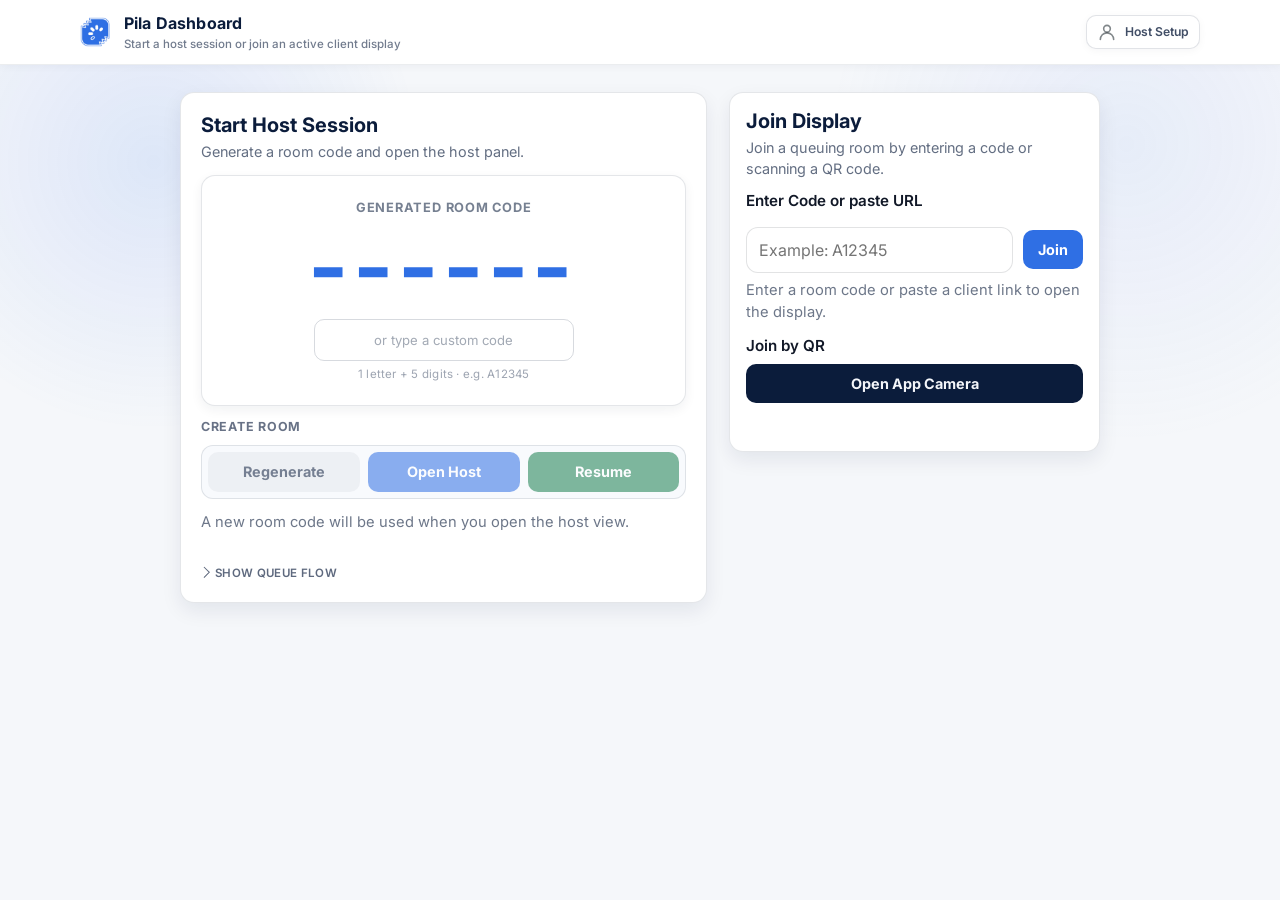
==== commit a8272b70: "fix: update join input placeholder for clarity" ====
--- a/index.html
+++ b/index.html
@@ -332,7 +332,7 @@
               <input
                 id="joinInput"
                 type="text"
-                placeholder="Example: A12345 or paste client link"
+                placeholder="Example: A12345"
               />
               <button class="primary" id="joinFromInputButton">Join</button>
             </div>
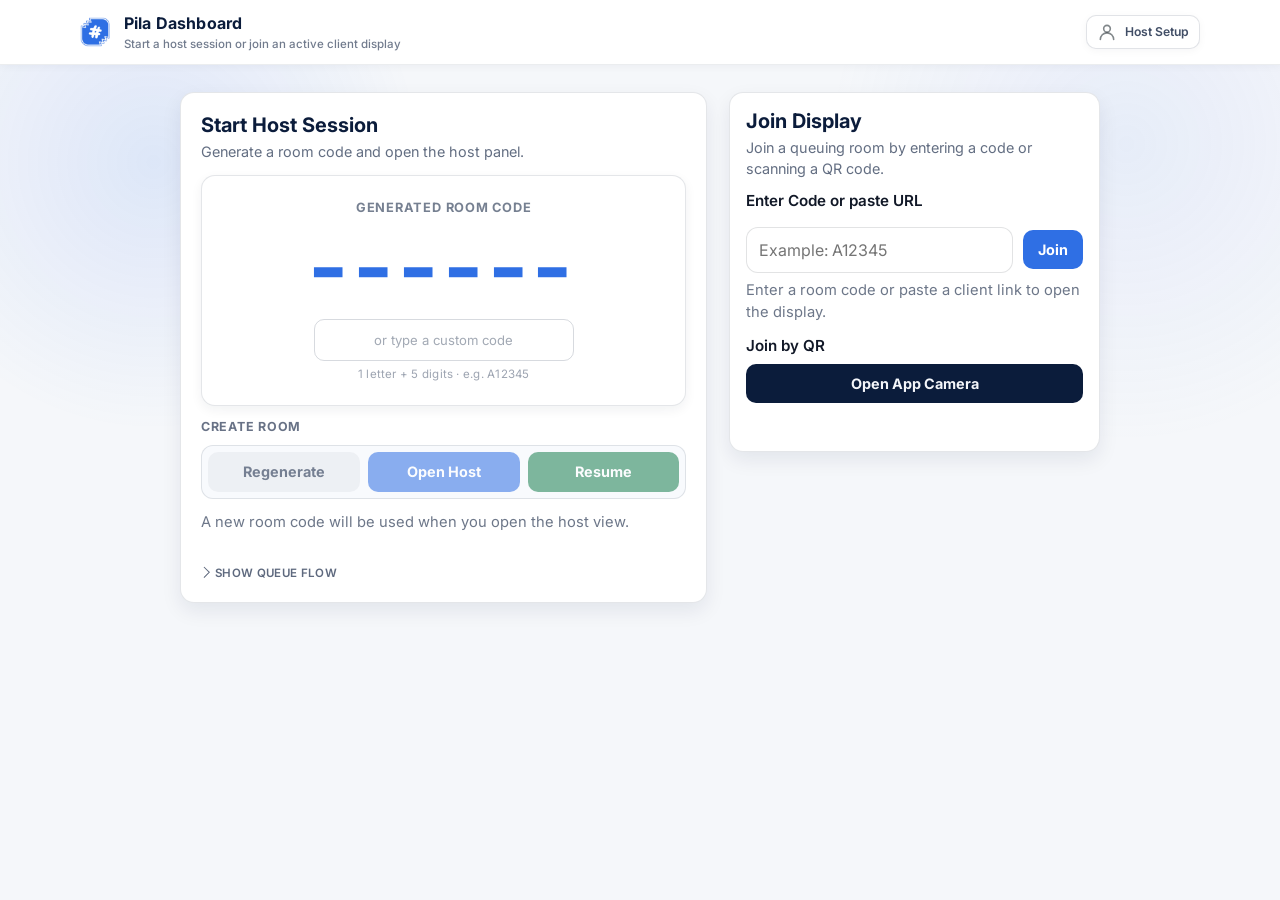
==== commit 5f22f155: "fix: update icon references to use hash.webp for consistency across all HTML files" ====
--- a/index.html
+++ b/index.html
@@ -3,7 +3,7 @@
   <head>
     <meta charset="UTF-8" />
     <meta name="viewport" content="width=device-width, initial-scale=1.0" />
-    <link rel="icon" id="siteIcon" href="icons/p.webp" type="image/webp" />
+    <link rel="icon" id="siteIcon" href="icons/hash.webp" type="image/webp" />
     <title>Pila — Free Real-Time Queue Management System</title>
     <meta
       name="description"
@@ -65,7 +65,7 @@
     <header class="sticky-header">
       <div class="sticky-header-content">
         <div class="sticky-header-left">
-          <img id="headerLogo" class="header-logo" src="icons/p.webp" alt="" aria-hidden="true">
+          <img id="headerLogo" class="header-logo" src="icons/hash.webp" alt="" aria-hidden="true">
           <div class="sticky-header-title-wrapper">
             <p class="sticky-header-title">Pila Dashboard</p>
             <p class="header-date">
@@ -427,8 +427,7 @@
     <script type="module" src="js/index.js"></script>
     <script>
       (function () {
-        var icons = ['icons/arrow.webp', 'icons/hash.webp', 'icons/loader.webp', 'icons/node.webp', 'icons/p.webp', 'icons/zero.webp'];
-        var picked = icons[Math.floor(Math.random() * icons.length)];
+        var picked = 'icons/hash.webp';
         var img = document.getElementById('headerLogo');
         if (img) img.src = picked;
         var image = new Image();
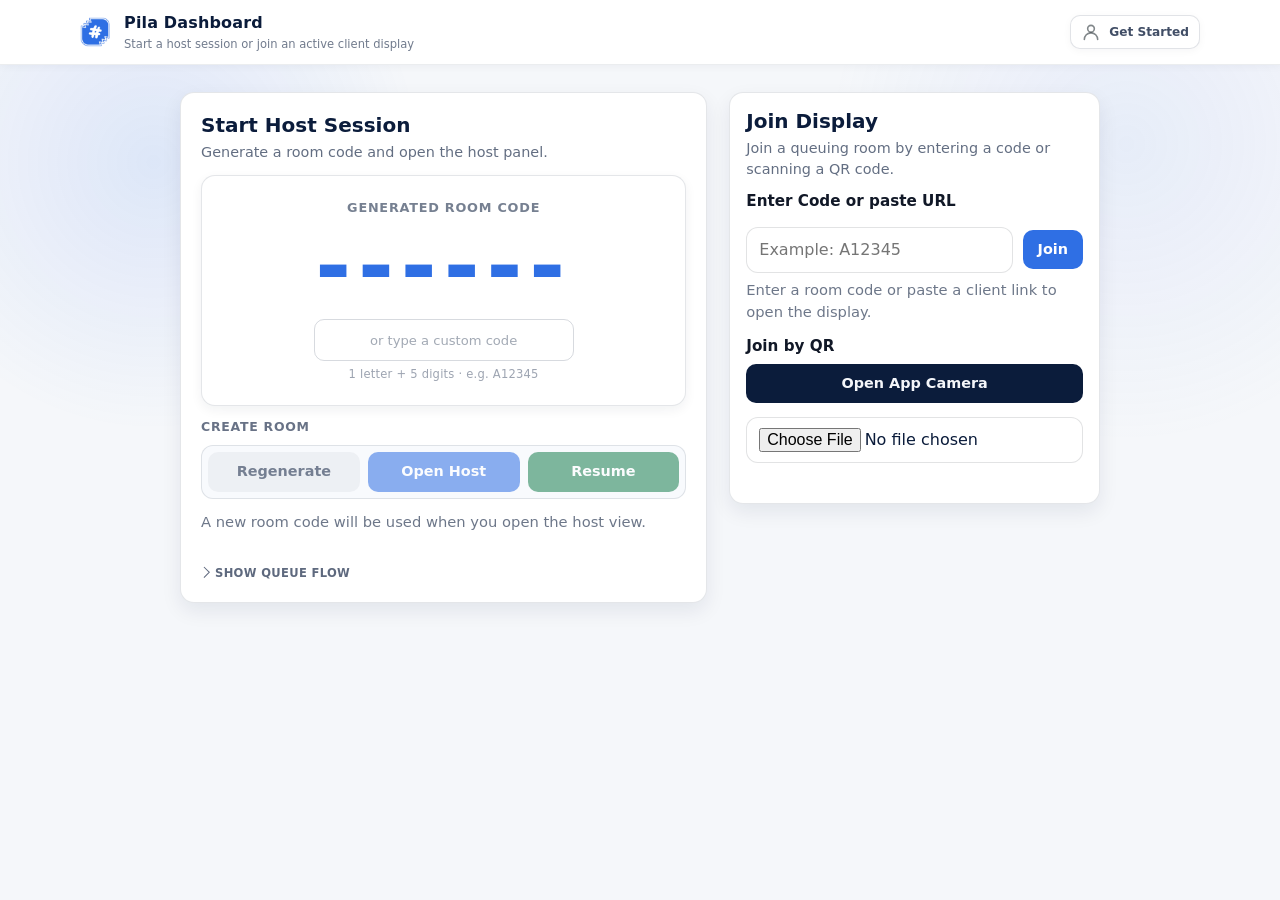
==== commit 9d969590: "feat: enhance security with Content Security Policy in HTML files and improve modal animations in CS" ====
--- a/index.html
+++ b/index.html
@@ -3,6 +3,17 @@
   <head>
     <meta charset="UTF-8" />
     <meta name="viewport" content="width=device-width, initial-scale=1.0" />
+    <meta http-equiv="Content-Security-Policy" content="
+      default-src 'none';
+      script-src 'self' https://esm.sh https://js.hcaptcha.com https://newassets.hcaptcha.com;
+      style-src 'self';
+      connect-src https://elbvdfjwmmsmweusttss.supabase.co wss://elbvdfjwmmsmweusttss.supabase.co https://api2.hcaptcha.com;
+      img-src 'self' data: blob: https://newassets.hcaptcha.com;
+      font-src 'self';
+      frame-src https://newassets.hcaptcha.com;
+      object-src 'none';
+      base-uri 'self';
+    " />
     <link rel="icon" id="siteIcon" href="icons/hash.webp" type="image/webp" />
     <title>Pila — Free Real-Time Queue Management System</title>
     <meta
@@ -91,7 +102,7 @@
               <circle cx="12" cy="8" r="4"></circle>
             </svg>
             <span class="header-user-name" id="accountButtonLabel"
-              >Host Setup</span
+              >Get Started</span
             >
           </button>
           <section class="auth-drawer" id="authDrawer" hidden>
@@ -177,6 +188,7 @@
                   </svg>
                   Collapse Form
                 </button>
+                <p class="auth-dev-notice">Account access is limited to pre-configured hosts. Public sign-ups are not yet available.</p>
                 <div class="auth-form-fields">
                   <label for="hostEmailInput">Email</label>
                   <input
@@ -369,7 +381,7 @@
         <p class="modal-eyebrow">Confirm Action</p>
         <h2 id="signOutModalTitle">Sign out?</h2>
         <p class="modal-text" id="signOutModalText">
-          This will terminate all your active rooms and sign you out.
+          This will sign you out.
         </p>
         <div class="modal-actions">
           <button class="secondary" id="cancelSignOutButton" type="button">
--- a/css/index.css
+++ b/css/index.css
@@ -53,19 +53,6 @@
   }
   to {
     opacity: 1;
-    transform: translateY(0);
-  }
-}
-
-@keyframes slideDown {
-  from {
-    opacity: 0;
-    visibility: hidden;
-    transform: translateY(-10px);
-  }
-  to {
-    opacity: 1;
-    visibility: visible;
     transform: translateY(0);
   }
 }
@@ -1021,11 +1008,26 @@
   z-index: 1000;
   display: grid;
   gap: 12px;
-  animation: slideDown 180ms ease-out both;
+  opacity: 1;
+  transform: translateY(0);
+  transition: opacity 160ms ease, transform 160ms ease;
 }
 
 .auth-drawer[hidden] {
   display: none;
+}
+
+.auth-drawer.drawer-closing {
+  opacity: 0;
+  transform: translateY(-8px);
+  pointer-events: none;
+}
+
+@starting-style {
+  .auth-drawer:not([hidden]) {
+    opacity: 0;
+    transform: translateY(-8px);
+  }
 }
 
 .auth-drawer-user-info {
@@ -1072,7 +1074,7 @@
 }
 
 .auth-drawer p {
-  margin: 4px 0 0;
+  margin-bottom: 10px;
   color: rgba(11, 28, 59, 0.6);
   line-height: 1.5;
   font-size: 0.82rem;
@@ -1162,6 +1164,17 @@
   stroke-linejoin: round;
 }
 
+.auth-dev-notice {
+  font-size: 0.72rem;
+  color: var(--ink-muted, #888);
+  background: var(--surface-2, #f4f4f5);
+  border-left: 3px solid var(--accent, #6366f1);
+  border-radius: 4px;
+  padding: 6px 10px;
+  margin: 8px 0 2px;
+  line-height: 1.4;
+}
+
 .auth-form-fields {
   display: grid;
   gap: 10px;
@@ -1408,10 +1421,21 @@
   background: rgba(11, 28, 59, 0.5);
   backdrop-filter: blur(4px);
   z-index: 1000;
+  opacity: 1;
+  transition:
+    opacity 180ms ease,
+    display 180ms allow-discrete;
 }
 
 .modal-backdrop[hidden] {
+  opacity: 0;
   display: none;
+}
+
+@starting-style {
+  .modal-backdrop:not([hidden]) {
+    opacity: 0;
+  }
 }
 
 .modal {
@@ -1421,6 +1445,16 @@
   border: 1px solid var(--line);
   box-shadow: 0 20px 60px rgba(12, 21, 24, 0.3);
   padding: 28px;
+  transform: translateY(0) scale(1);
+  transition:
+    transform 180ms cubic-bezier(0.22, 1, 0.36, 1),
+    opacity 180ms ease;
+}
+
+@starting-style {
+  .modal-backdrop:not([hidden]) .modal {
+    transform: translateY(12px) scale(0.97);
+  }
 }
 
 .modal-eyebrow {
@@ -1466,26 +1500,6 @@
    HCAPTCHA MODAL
    ============================================ */
 
-@keyframes captchaFadeIn {
-  from {
-    opacity: 0;
-  }
-  to {
-    opacity: 1;
-  }
-}
-
-@keyframes captchaPanelIn {
-  from {
-    opacity: 0;
-    transform: translateY(16px) scale(0.97);
-  }
-  to {
-    opacity: 1;
-    transform: translateY(0) scale(1);
-  }
-}
-
 .captcha-overlay {
   position: fixed;
   inset: 0;
@@ -1496,11 +1510,21 @@
   align-items: center;
   justify-content: center;
   padding: 20px;
-  animation: captchaFadeIn 160ms ease;
+  opacity: 1;
+  transition:
+    opacity 180ms ease,
+    display 180ms allow-discrete;
 }
 
 .captcha-overlay[hidden] {
+  opacity: 0;
   display: none;
+}
+
+@starting-style {
+  .captcha-overlay:not([hidden]) {
+    opacity: 0;
+  }
 }
 
 .captcha-panel {
@@ -1511,7 +1535,14 @@
   padding: 28px 26px 26px;
   width: 100%;
   max-width: 400px;
-  animation: captchaPanelIn 180ms cubic-bezier(0.22, 1, 0.36, 1);
+  transform: translateY(0) scale(1);
+  transition: transform 200ms cubic-bezier(0.22, 1, 0.36, 1);
+}
+
+@starting-style {
+  .captcha-overlay:not([hidden]) .captcha-panel {
+    transform: translateY(16px) scale(0.97);
+  }
 }
 
 .captcha-header {
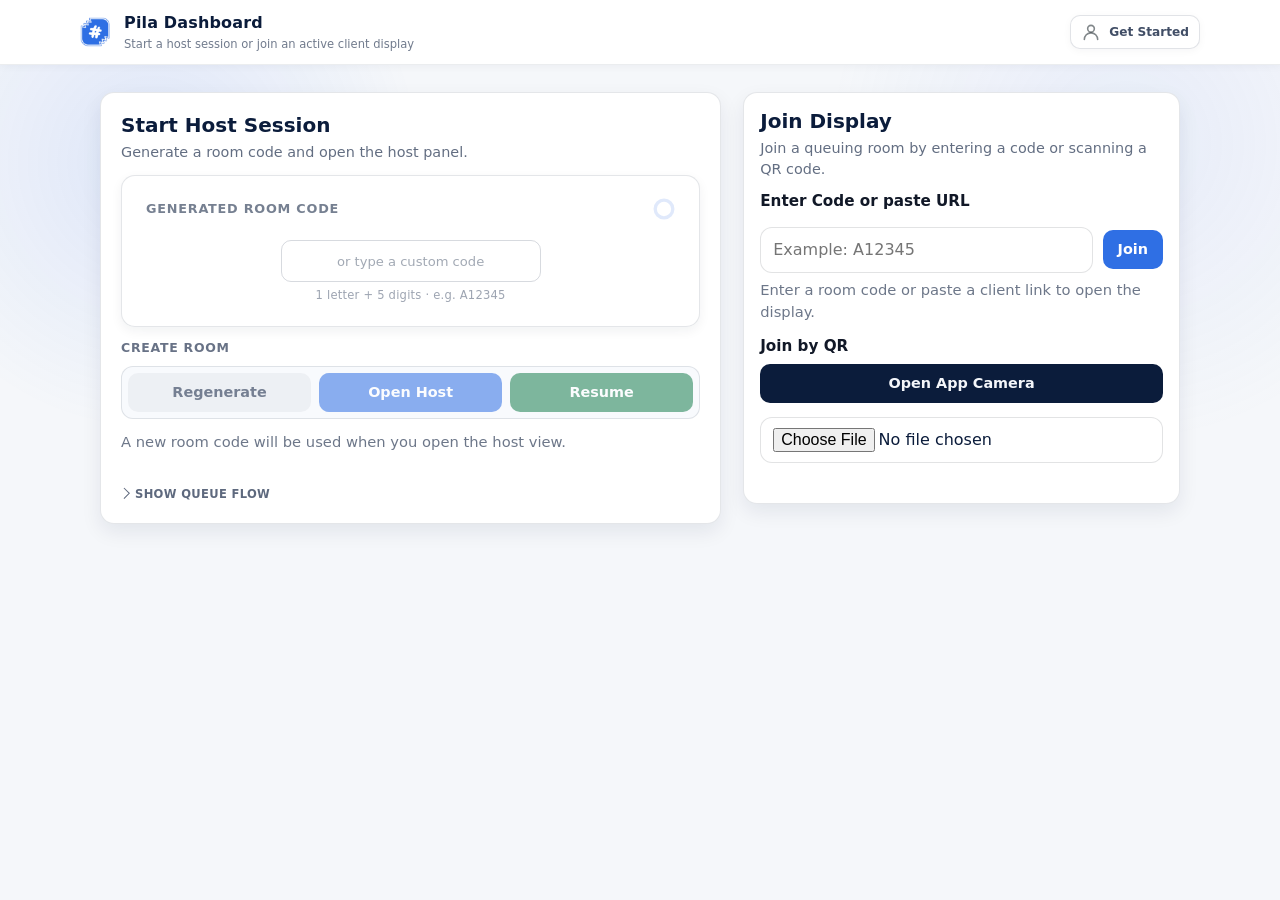
==== commit ab9c9344: "feat: enhance room code display with animated pie timer and digit slots" ====
--- a/index.html
+++ b/index.html
@@ -267,8 +267,16 @@
           </div>
 
           <div class="hero-card code-card">
-            <span class="hero-label" id="codeCardLabel">Generated room code</span>
-            <strong id="generatedRoomCode">------</strong>
+            <div class="code-card-top">
+              <span class="hero-label" id="codeCardLabel">Generated room code</span>
+              <div class="code-pie-wrap" aria-hidden="true">
+                <svg class="pie-svg" viewBox="0 0 20 20">
+                  <circle class="pie-track" cx="10" cy="10" r="8" />
+                  <circle class="pie-progress" id="pieFill" cx="10" cy="10" r="8" />
+                </svg>
+              </div>
+            </div>
+            <div class="code-digits" id="generatedRoomCode" aria-live="polite" aria-label="Generated room code"></div>
             <div class="custom-code-row">
               <input
                 id="customRoomInput"
@@ -437,24 +445,6 @@
 
 
     <script type="module" src="js/index.js"></script>
-    <script>
-      (function () {
-        var picked = 'icons/hash.webp';
-        var img = document.getElementById('headerLogo');
-        if (img) img.src = picked;
-        var image = new Image();
-        image.onload = function () {
-          var s = Math.min(image.naturalWidth, image.naturalHeight);
-          var sx = (image.naturalWidth - s) / 2;
-          var sy = (image.naturalHeight - s) / 2;
-          var canvas = document.createElement('canvas');
-          canvas.width = canvas.height = 64;
-          canvas.getContext('2d').drawImage(image, sx, sy, s, s, 0, 0, 64, 64);
-          var link = document.getElementById('siteIcon');
-          if (link) { link.href = canvas.toDataURL(); link.type = 'image/png'; }
-        };
-        image.src = picked;
-      })();
-    </script>
+    <script src="js/favicon.js"></script>
   </body>
 </html>
--- a/css/index.css
+++ b/css/index.css
@@ -484,7 +484,7 @@
   grid-template-columns: minmax(0, 1.28fr) minmax(320px, 0.9fr);
   gap: 22px;
   align-items: start;
-  max-width: 920px;
+  max-width: 1080px;
   margin: 0 auto;
 }
 
@@ -545,6 +545,7 @@
   display: grid;
   gap: 8px;
   justify-items: center;
+  container-type: inline-size;
 }
 
 .hero-label {
@@ -555,11 +556,94 @@
   color: rgba(11, 28, 59, 0.56);
 }
 
-.code-card strong {
-  font-size: clamp(3.2rem, 8vw, 5.4rem);
+/* --- Code card header row --- */
+.code-card-top {
+  display: flex;
+  align-items: center;
+  justify-content: space-between;
+  width: 100%;
+}
+
+/* --- Pie countdown timer --- */
+.code-pie-wrap {
+  flex-shrink: 0;
+  line-height: 0;
+}
+
+.pie-svg {
+  width: 22px;
+  height: 22px;
+  display: block;
+}
+
+.pie-track {
+  fill: none;
+  stroke: rgba(47, 111, 228, 0.15);
+  stroke-width: 3;
+}
+
+.pie-progress {
+  fill: none;
+  stroke: var(--sea);
+  stroke-width: 3;
+  stroke-linecap: round;
+  stroke-dasharray: 50.265;
+  stroke-dashoffset: 50.265;
+  transform-origin: 10px 10px;
+  transform: rotate(-90deg);
+  opacity: 0.7;
+  animation: none;
+}
+
+@keyframes pieFill {
+  from { stroke-dashoffset: 50.265; }
+  to   { stroke-dashoffset: 0; }
+}
+
+/* --- Scrolling digit display --- */
+.code-digits {
+  display: flex;
+  width: auto;
+  max-width: 100%;
+  justify-content: center;
+  gap: 0;
+  font-size: clamp(3.4rem, 18cqw, 6.15rem);
+  font-weight: 700;
   line-height: 0.95;
-  letter-spacing: 0.08em;
+  letter-spacing: 0;
   color: var(--sea);
+  font-variant-numeric: tabular-nums;
+}
+
+.code-digit-slot {
+  overflow: hidden;
+  height: 1em;
+  display: inline-block;
+  vertical-align: baseline;
+  position: relative;
+  line-height: 1;
+  width: 0.82em;
+  text-align: center;
+  flex: 0 0 0.82em;
+}
+
+.code-digit-wheel {
+  display: flex;
+  flex-direction: column;
+  will-change: transform;
+  transform: translateY(0);
+}
+
+.code-digit-wheel-animating {
+  transition: transform 0.46s cubic-bezier(0.42, 0, 0.58, 1);
+}
+
+.code-digit-item {
+  display: flex;
+  align-items: center;
+  justify-content: center;
+  height: 1em;
+  line-height: 1;
 }
 
 .custom-code-row {
@@ -1383,6 +1467,16 @@
     left: auto;
     width: min(344px, calc(100vw - 20px));
   }
+
+  .code-digits {
+    width: min(100%, 5.65em);
+    font-size: clamp(2.7rem, 15.5cqw, 4.8rem);
+  }
+
+  .code-digit-slot {
+    width: 0.94em;
+    flex-basis: 0.94em;
+  }
 }
 
 @media (max-width: 480px) {
@@ -1402,8 +1496,15 @@
     max-width: min(58vw, 220px);
   }
 
-  .code-card strong {
-    font-size: clamp(2.6rem, 15vw, 4rem);
+  .code-digits {
+    width: min(100%, 6em);
+    font-size: clamp(2.25rem, 14.8cqw, 4rem);
+    letter-spacing: 0.02em;
+  }
+
+  .code-digit-slot {
+    width: 1em;
+    flex-basis: 1em;
   }
 }
 
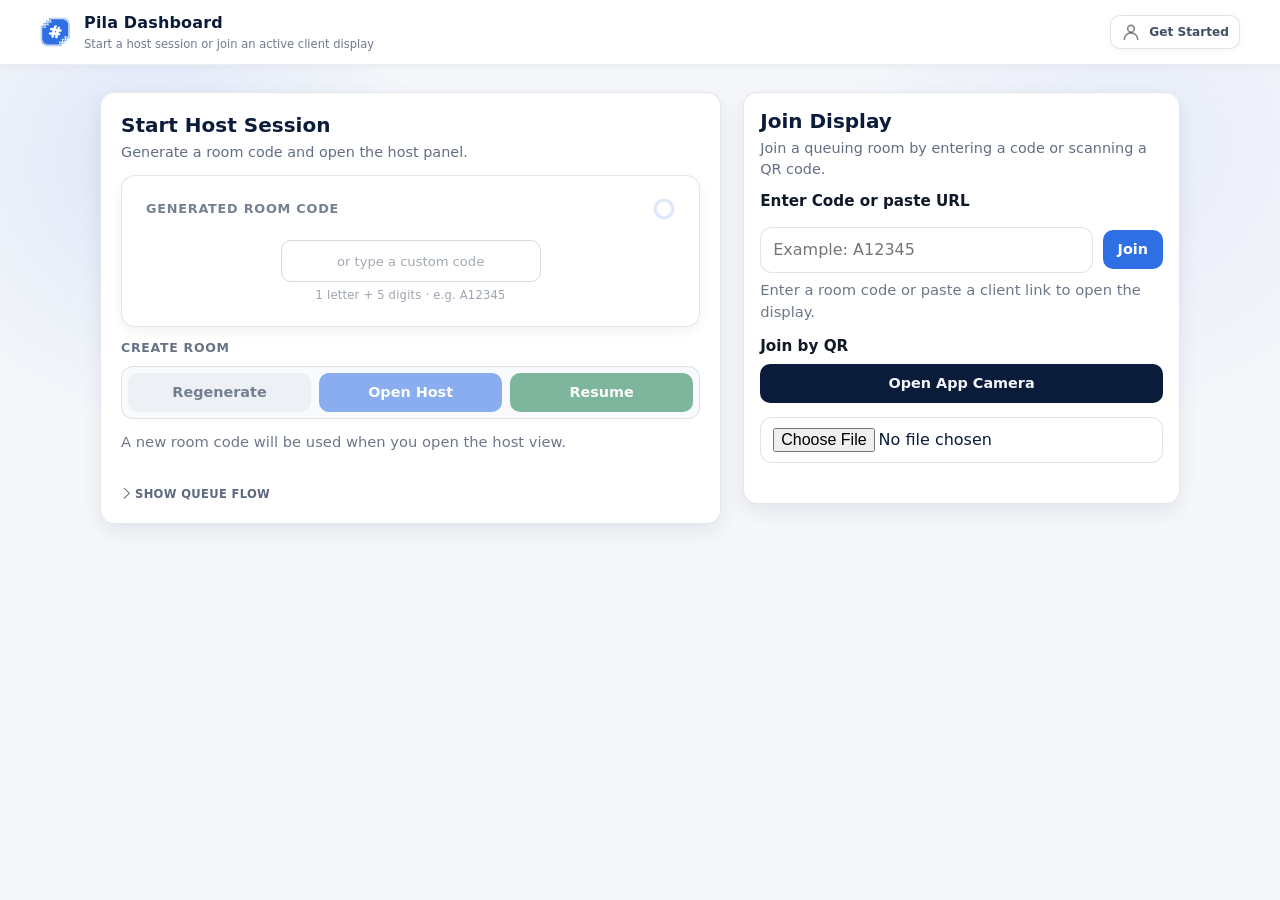
==== commit 755ff8d0: "feat: add server status banner with health check functionality and update styles" ====
--- a/index.html
+++ b/index.html
@@ -69,6 +69,7 @@
     </script>
 
     <link rel="stylesheet" href="css/index.css" />
+    <link rel="stylesheet" href="css/server-status-banner.css" />
     <!-- hCaptcha — replace data-sitekey with your real site key from hcaptcha.com -->
     <script src="https://js.hcaptcha.com/1/api.js" async defer></script>
   </head>
--- a/css/index.css
+++ b/css/index.css
@@ -355,7 +355,7 @@
 
 .sticky-header {
   position: fixed;
-  top: 0;
+  top: var(--pila-server-banner-height, 0px);
   left: 0;
   right: 0;
   width: 100%;
@@ -366,15 +366,17 @@
   box-shadow: 0 2px 8px rgba(11, 28, 59, 0.04);
 }
 
-.sticky-header-content,
 .page {
   width: min(1120px, calc(100vw - 32px));
   margin: 0 auto;
 }
 
 .sticky-header-content {
+  width: 100%;
+  max-width: none;
+  margin: 0;
   min-height: 64px;
-  padding: 8px 0;
+  padding: 8px clamp(18px, 3.5vw, 40px);
   display: flex;
   align-items: center;
   justify-content: space-between;
@@ -460,7 +462,7 @@
 
 .page {
   flex: 1 0 auto;
-  padding: var(--header-offset) 0 40px;
+  padding: calc(var(--header-offset) + var(--pila-server-banner-height, 0px)) 0 40px;
 }
 
 .notice {
@@ -1425,9 +1427,12 @@
     --header-offset: 136px;
   }
 
-  .sticky-header-content,
   .page {
     width: min(100vw - 20px, 1120px);
+  }
+
+  .sticky-header-content {
+    padding-inline: 14px;
   }
 
   .sticky-header-left {
--- a/css/server-status-banner.css
+++ b/css/server-status-banner.css
@@ -0,0 +1,155 @@
+:root {
+  --pila-server-banner-height: 0px;
+}
+
+.pila-server-banner {
+  position: fixed;
+  inset: 0 0 auto 0;
+  z-index: 1200;
+  display: flex;
+  width: 100%;
+  border-bottom: 1px solid rgba(135, 149, 171, 0.28);
+  background: linear-gradient(180deg, rgba(241, 244, 248, 0.99), rgba(234, 239, 245, 0.98));
+  color: var(--ink);
+  box-shadow: 0 8px 28px rgba(11, 28, 59, 0.08);
+  backdrop-filter: blur(10px);
+  transform: translateY(-100%);
+  opacity: 0;
+  transition:
+    transform 240ms cubic-bezier(0.2, 0.8, 0.2, 1),
+    opacity 180ms ease;
+}
+
+.pila-server-banner.is-visible {
+  transform: translateY(0);
+  opacity: 1;
+}
+
+.pila-server-banner[hidden] {
+  display: none;
+}
+
+.pila-server-banner__inner {
+  width: min(100%, 1440px);
+  margin: 0 auto;
+  position: relative;
+  display: flex;
+  align-items: center;
+  justify-content: flex-end;
+  padding: 8px 14px;
+}
+
+.pila-server-banner__center {
+  position: absolute;
+  left: 50%;
+  top: 50%;
+  transform: translate(-50%, -50%);
+  display: inline-flex;
+  align-items: center;
+  gap: 10px;
+  max-width: calc(100% - 96px);
+}
+
+.pila-server-banner__badge {
+  display: inline-flex;
+  align-items: center;
+  justify-content: center;
+  width: 18px;
+  height: 18px;
+  border-radius: 999px;
+  flex: 0 0 auto;
+  background: transparent;
+  color: var(--sea);
+}
+
+.pila-server-banner__badge svg {
+  width: 18px;
+  height: 18px;
+  fill: none;
+  stroke: currentColor;
+  stroke-width: 2;
+  stroke-linecap: round;
+  stroke-linejoin: round;
+}
+
+.pila-server-banner__copy {
+  min-width: 0;
+  display: flex;
+  align-items: center;
+}
+
+.pila-server-banner__title {
+  display: none;
+}
+
+.pila-server-banner__message {
+  margin: 0;
+  font-size: 0.8rem;
+  font-weight: 500;
+  color: rgba(11, 28, 59, 0.78);
+  text-align: center;
+}
+
+.pila-server-banner__close {
+  flex: 0 0 auto;
+  align-self: center;
+  width: auto;
+  height: auto;
+  padding: 0;
+  border: 0;
+  border-radius: 0;
+  background: transparent;
+  color: rgba(11, 28, 59, 0.74);
+  cursor: pointer;
+}
+
+.pila-server-banner__close:hover {
+  background: transparent;
+}
+
+.pila-server-banner__close:focus-visible {
+  outline: 2px solid rgba(47, 111, 228, 0.34);
+  outline-offset: 2px;
+}
+
+.pila-server-banner__close svg {
+  width: 18px;
+  height: 18px;
+  fill: none;
+  stroke: currentColor;
+  stroke-width: 2.4;
+  stroke-linecap: round;
+}
+
+body.server-status-banner-visible .sticky-header {
+  top: var(--pila-server-banner-height, 0px);
+  transition: top 240ms cubic-bezier(0.2, 0.8, 0.2, 1);
+}
+
+body.server-status-banner-visible .page {
+  padding-top: calc(var(--header-offset) + var(--pila-server-banner-height, 0px));
+  transition: padding-top 240ms cubic-bezier(0.2, 0.8, 0.2, 1);
+}
+
+.sticky-header {
+  transition: top 240ms cubic-bezier(0.2, 0.8, 0.2, 1);
+}
+
+.page {
+  transition: padding-top 240ms cubic-bezier(0.2, 0.8, 0.2, 1);
+}
+
+@media (max-width: 700px) {
+  .pila-server-banner__inner {
+    padding: 7px 10px;
+  }
+
+  .pila-server-banner__center {
+    max-width: calc(100% - 72px);
+    gap: 8px;
+  }
+
+  .pila-server-banner__message {
+    font-size: 0.76rem;
+  }
+}
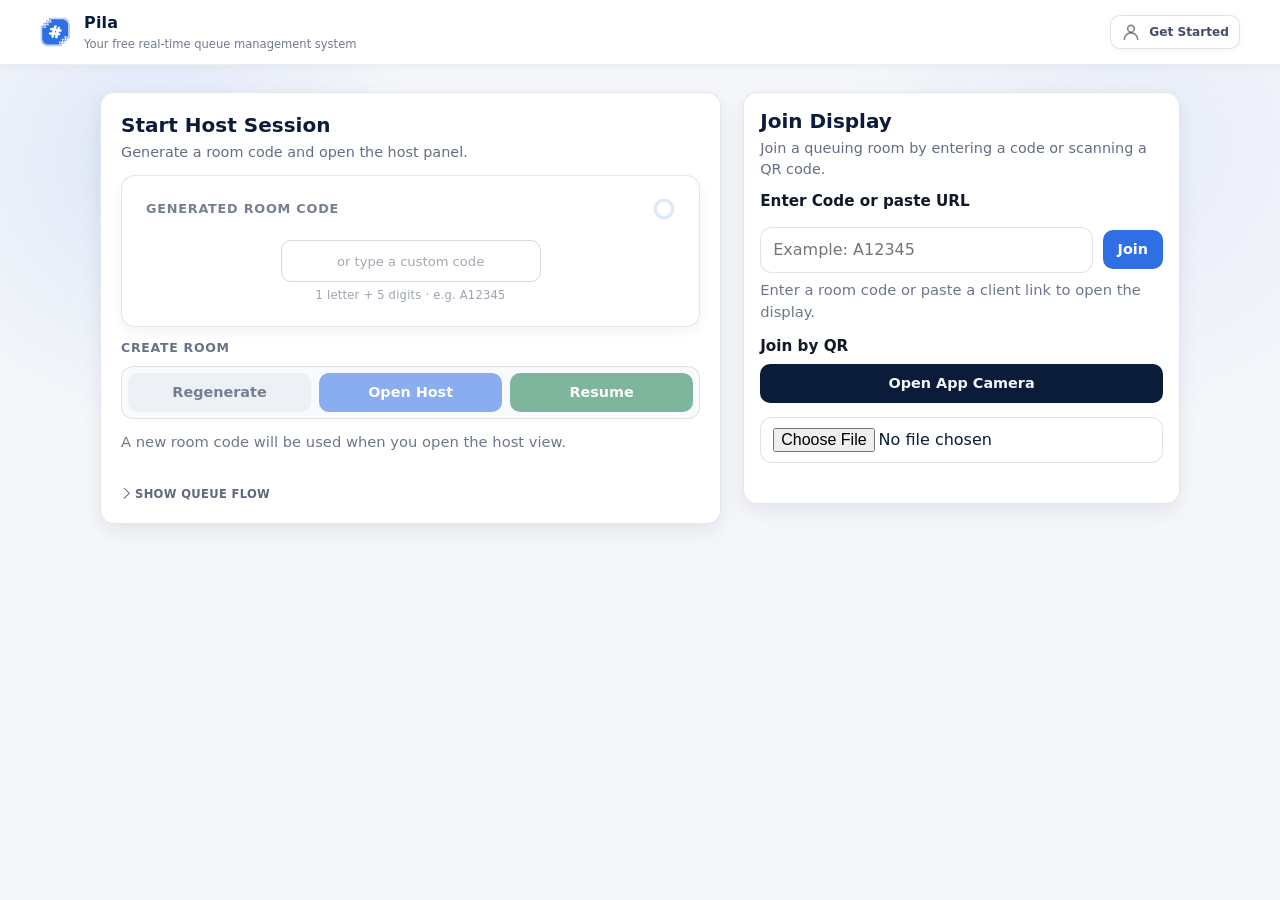
==== commit 6fdcbfe1: "Improved header titles." ====
--- a/index.html
+++ b/index.html
@@ -3,7 +3,9 @@
   <head>
     <meta charset="UTF-8" />
     <meta name="viewport" content="width=device-width, initial-scale=1.0" />
-    <meta http-equiv="Content-Security-Policy" content="
+    <meta
+      http-equiv="Content-Security-Policy"
+      content="
       default-src 'none';
       script-src 'self' https://esm.sh https://js.hcaptcha.com https://newassets.hcaptcha.com;
       style-src 'self';
@@ -13,7 +15,8 @@
       frame-src https://newassets.hcaptcha.com;
       object-src 'none';
       base-uri 'self';
-    " />
+    "
+    />
     <link rel="icon" id="siteIcon" href="icons/hash.webp" type="image/webp" />
     <title>Pila — Free Real-Time Queue Management System</title>
     <meta
@@ -77,11 +80,17 @@
     <header class="sticky-header">
       <div class="sticky-header-content">
         <div class="sticky-header-left">
-          <img id="headerLogo" class="header-logo" src="icons/hash.webp" alt="" aria-hidden="true">
+          <img
+            id="headerLogo"
+            class="header-logo"
+            src="icons/hash.webp"
+            alt=""
+            aria-hidden="true"
+          />
           <div class="sticky-header-title-wrapper">
-            <p class="sticky-header-title">Pila Dashboard</p>
+            <p class="sticky-header-title">Pila</p>
             <p class="header-date">
-              Start a host session or join an active client display
+              Your free real-time queue management system
             </p>
           </div>
         </div>
@@ -189,7 +198,10 @@
                   </svg>
                   Collapse Form
                 </button>
-                <p class="auth-dev-notice">Account access is limited to pre-configured hosts. Public sign-ups are not yet available.</p>
+                <p class="auth-dev-notice">
+                  Account access is limited to pre-configured hosts. Public
+                  sign-ups are not yet available.
+                </p>
                 <div class="auth-form-fields">
                   <label for="hostEmailInput">Email</label>
                   <input
@@ -269,15 +281,28 @@
 
           <div class="hero-card code-card">
             <div class="code-card-top">
-              <span class="hero-label" id="codeCardLabel">Generated room code</span>
+              <span class="hero-label" id="codeCardLabel"
+                >Generated room code</span
+              >
               <div class="code-pie-wrap" aria-hidden="true">
                 <svg class="pie-svg" viewBox="0 0 20 20">
                   <circle class="pie-track" cx="10" cy="10" r="8" />
-                  <circle class="pie-progress" id="pieFill" cx="10" cy="10" r="8" />
+                  <circle
+                    class="pie-progress"
+                    id="pieFill"
+                    cx="10"
+                    cy="10"
+                    r="8"
+                  />
                 </svg>
               </div>
             </div>
-            <div class="code-digits" id="generatedRoomCode" aria-live="polite" aria-label="Generated room code"></div>
+            <div
+              class="code-digits"
+              id="generatedRoomCode"
+              aria-live="polite"
+              aria-label="Generated room code"
+            ></div>
             <div class="custom-code-row">
               <input
                 id="customRoomInput"
@@ -288,7 +313,9 @@
                 autocomplete="off"
                 spellcheck="false"
               />
-              <span class="code-format-hint">1 letter + 5 digits &middot; e.g. A12345</span>
+              <span class="code-format-hint"
+                >1 letter + 5 digits &middot; e.g. A12345</span
+              >
             </div>
           </div>
 
@@ -350,11 +377,7 @@
           <div class="tool-card">
             <label for="joinInput">Enter Code or paste URL</label>
             <div class="join-input-row">
-              <input
-                id="joinInput"
-                type="text"
-                placeholder="Example: A12345"
-              />
+              <input id="joinInput" type="text" placeholder="Example: A12345" />
               <button class="primary" id="joinFromInputButton">Join</button>
             </div>
             <div class="status" id="joinStatus">
@@ -389,9 +412,7 @@
       >
         <p class="modal-eyebrow">Confirm Action</p>
         <h2 id="signOutModalTitle">Sign out?</h2>
-        <p class="modal-text" id="signOutModalText">
-          This will sign you out.
-        </p>
+        <p class="modal-text" id="signOutModalText">This will sign you out.</p>
         <div class="modal-actions">
           <button class="secondary" id="cancelSignOutButton" type="button">
             Cancel
@@ -444,7 +465,6 @@
       </div>
     </div>
 
-
     <script type="module" src="js/index.js"></script>
     <script src="js/favicon.js"></script>
   </body>
--- a/css/index.css
+++ b/css/index.css
@@ -1083,7 +1083,7 @@
 
 .auth-drawer {
   position: fixed;
-  top: 70px;
+  top: calc(var(--header-offset) + 10px);
   right: 16px;
   width: min(344px, calc(100vw - 32px));
   padding: 12px;
--- a/css/server-status-banner.css
+++ b/css/server-status-banner.css
@@ -16,8 +16,8 @@
   transform: translateY(-100%);
   opacity: 0;
   transition:
-    transform 240ms cubic-bezier(0.2, 0.8, 0.2, 1),
-    opacity 180ms ease;
+    transform 280ms cubic-bezier(0.2, 0.85, 0.2, 1),
+    opacity 220ms ease;
 }
 
 .pila-server-banner.is-visible {
@@ -36,7 +36,7 @@
   display: flex;
   align-items: center;
   justify-content: flex-end;
-  padding: 8px 14px;
+  padding: 2px 14px;
 }
 
 .pila-server-banner__center {
@@ -46,7 +46,7 @@
   transform: translate(-50%, -50%);
   display: inline-flex;
   align-items: center;
-  gap: 10px;
+  gap: 8px;
   max-width: calc(100% - 96px);
 }
 
@@ -54,8 +54,8 @@
   display: inline-flex;
   align-items: center;
   justify-content: center;
-  width: 18px;
-  height: 18px;
+  width: 16px;
+  height: 16px;
   border-radius: 999px;
   flex: 0 0 auto;
   background: transparent;
@@ -63,8 +63,8 @@
 }
 
 .pila-server-banner__badge svg {
-  width: 18px;
-  height: 18px;
+  width: 16px;
+  height: 16px;
   fill: none;
   stroke: currentColor;
   stroke-width: 2;
@@ -84,23 +84,28 @@
 
 .pila-server-banner__message {
   margin: 0;
-  font-size: 0.8rem;
+  font-size: 0.75rem;
   font-weight: 500;
   color: rgba(11, 28, 59, 0.78);
   text-align: center;
+  line-height: 1.15;
 }
 
 .pila-server-banner__close {
   flex: 0 0 auto;
   align-self: center;
-  width: auto;
-  height: auto;
+  display: inline-flex;
+  align-items: center;
+  justify-content: center;
+  width: 24px;
+  height: 24px;
   padding: 0;
   border: 0;
   border-radius: 0;
   background: transparent;
   color: rgba(11, 28, 59, 0.74);
   cursor: pointer;
+  line-height: 0;
 }
 
 .pila-server-banner__close:hover {
@@ -113,8 +118,8 @@
 }
 
 .pila-server-banner__close svg {
-  width: 18px;
-  height: 18px;
+  width: 16px;
+  height: 16px;
   fill: none;
   stroke: currentColor;
   stroke-width: 2.4;
@@ -141,15 +146,15 @@
 
 @media (max-width: 700px) {
   .pila-server-banner__inner {
-    padding: 7px 10px;
+    padding: 3px 10px;
   }
 
   .pila-server-banner__center {
     max-width: calc(100% - 72px);
-    gap: 8px;
+    gap: 6px;
   }
 
   .pila-server-banner__message {
-    font-size: 0.76rem;
+    font-size: 0.72rem;
   }
 }
